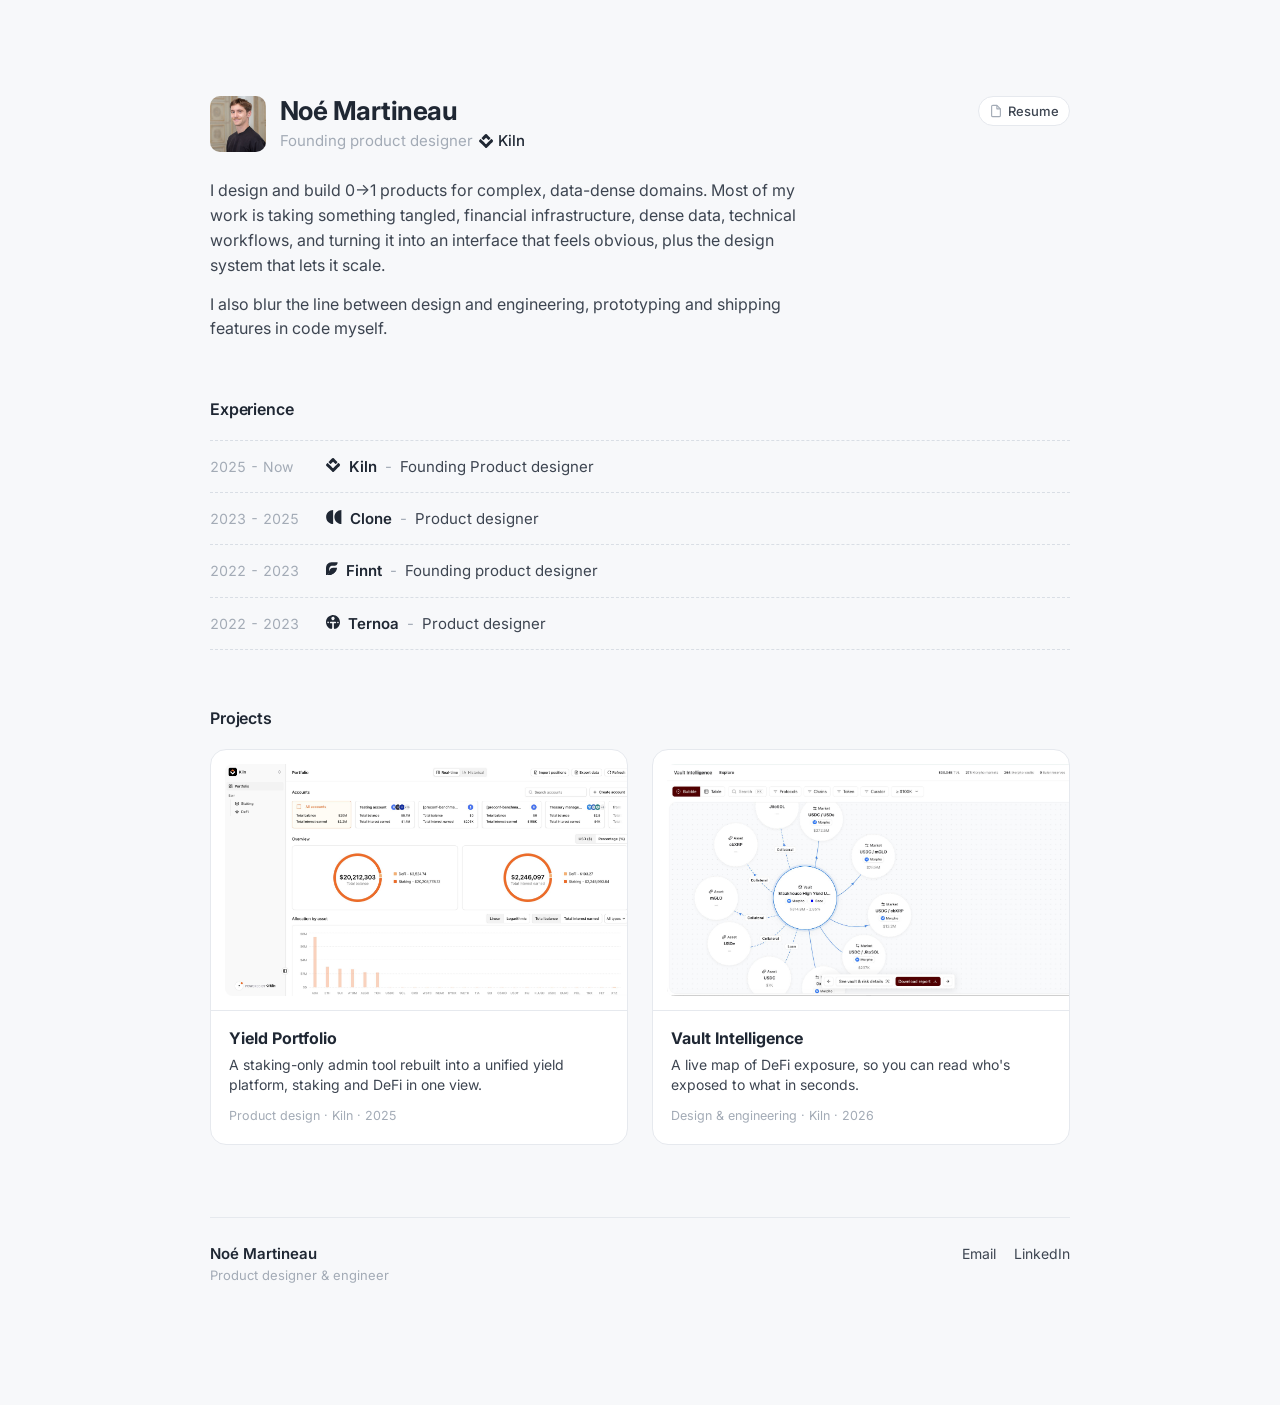
==== index.html @ b3c8ddd9 "Portfolio: home + Yield Portfolio & Vault Intelligence case studies Co-Authored-By: Claude Opus 4.8 " ====
<!DOCTYPE html>
<html lang="en">
<head>
  <meta charset="UTF-8" />
  <meta name="viewport" content="width=device-width, initial-scale=1.0" />
  <title>Noé Martineau</title>
  <link rel="icon" type="image/svg+xml" href="assets/favicon.svg" />
  <meta name="description" content="Noé Martineau, founding product designer at Kiln." />
  <link rel="preconnect" href="https://fonts.googleapis.com" />
  <link rel="preconnect" href="https://fonts.gstatic.com" crossorigin />
  <link href="https://fonts.googleapis.com/css2?family=Inter:wght@400;500;600;700&display=swap" rel="stylesheet" />
  <link rel="stylesheet" href="styles.css" />
</head>
<body>
  <main class="page">
    <!-- Intro -->
    <header class="intro">
      <div class="intro__head">
        <img class="avatar" src="assets/avatar.jpg" width="56" height="56" alt="Portrait of Noé Martineau" />
        <div class="intro__id">
          <div class="name-row">
            <h1 class="name">Noé Martineau</h1>
            <a class="resume" href="assets/noe-martineau-resume.pdf" target="_blank" rel="noopener noreferrer">
              <svg class="resume__icon" width="14" height="14" viewBox="0 0 16 16" fill="none" aria-hidden="true">
                <path d="M9 1.5H4.5A1.5 1.5 0 0 0 3 3v10a1.5 1.5 0 0 0 1.5 1.5h7A1.5 1.5 0 0 0 13 13V5.5L9 1.5Z" stroke="currentColor" stroke-width="1.3" stroke-linejoin="round" />
                <path d="M9 1.5V5.5H13" stroke="currentColor" stroke-width="1.3" stroke-linejoin="round" />
              </svg>
              Resume
            </a>
          </div>
          <p class="role">
            Founding product designer
            <span class="company"><span class="logo logo--kiln" aria-hidden="true"></span> Kiln</span>
          </p>
        </div>
      </div>

      <div class="bio">
        <p>
          I design and build 0→1 products for complex, data-dense domains. Most of my work is taking something
          tangled, financial infrastructure, dense data, technical workflows, and turning it into an interface
          that feels obvious, plus the design system that lets it scale.
        </p>
        <p>
          I also blur the line between design and engineering, prototyping and shipping features in code myself.
        </p>
      </div>
    </header>

    <!-- Experience -->
    <section class="section" aria-labelledby="experience-title">
      <h2 class="section__title" id="experience-title">Experience</h2>
      <ul class="timeline">
        <li class="timeline__row">
          <a class="timeline__link" href="https://www.kiln.fi/" target="_blank" rel="noopener noreferrer">
            <span class="timeline__date">2025 - Now</span>
            <span class="timeline__entry">
              <span class="logo logo--kiln" aria-hidden="true"></span>
              <span class="timeline__company">Kiln</span>
              <span class="timeline__sep">-</span>
              <span class="timeline__title">Founding Product designer</span>
            </span>
            <svg class="timeline__arrow" width="16" height="16" viewBox="0 0 16 16" fill="none" aria-hidden="true">
              <path d="M4 8h7M8 5l3 3-3 3" stroke="currentColor" stroke-width="1.5" stroke-linecap="round" stroke-linejoin="round" />
            </svg>
          </a>
        </li>
        <li class="timeline__row">
          <a class="timeline__link" href="https://www.getclone.io/" target="_blank" rel="noopener noreferrer">
            <span class="timeline__date">2023 - 2025</span>
            <span class="timeline__entry">
              <span class="logo logo--clone" aria-hidden="true"></span>
              <span class="timeline__company">Clone</span>
              <span class="timeline__sep">-</span>
              <span class="timeline__title">Product designer</span>
            </span>
            <svg class="timeline__arrow" width="16" height="16" viewBox="0 0 16 16" fill="none" aria-hidden="true">
              <path d="M4 8h7M8 5l3 3-3 3" stroke="currentColor" stroke-width="1.5" stroke-linecap="round" stroke-linejoin="round" />
            </svg>
          </a>
        </li>
        <li class="timeline__row">
          <a class="timeline__link" href="https://www.ycombinator.com/companies/finnt" target="_blank" rel="noopener noreferrer">
            <span class="timeline__date">2022 - 2023</span>
            <span class="timeline__entry">
              <span class="logo logo--finnt" aria-hidden="true"></span>
              <span class="timeline__company">Finnt</span>
              <span class="timeline__sep">-</span>
              <span class="timeline__title">Founding product designer</span>
            </span>
            <svg class="timeline__arrow" width="16" height="16" viewBox="0 0 16 16" fill="none" aria-hidden="true">
              <path d="M4 8h7M8 5l3 3-3 3" stroke="currentColor" stroke-width="1.5" stroke-linecap="round" stroke-linejoin="round" />
            </svg>
          </a>
        </li>
        <li class="timeline__row">
          <a class="timeline__link" href="https://ternoa.network/" target="_blank" rel="noopener noreferrer">
            <span class="timeline__date">2022 - 2023</span>
            <span class="timeline__entry">
              <span class="logo logo--ternoa" aria-hidden="true"></span>
              <span class="timeline__company">Ternoa</span>
              <span class="timeline__sep">-</span>
              <span class="timeline__title">Product designer</span>
            </span>
            <svg class="timeline__arrow" width="16" height="16" viewBox="0 0 16 16" fill="none" aria-hidden="true">
              <path d="M4 8h7M8 5l3 3-3 3" stroke="currentColor" stroke-width="1.5" stroke-linecap="round" stroke-linejoin="round" />
            </svg>
          </a>
        </li>
      </ul>
    </section>

    <!-- Projects -->
    <section class="section section--wide" aria-labelledby="projects-title">
      <h2 class="section__title" id="projects-title">Projects</h2>
      <div class="projects">
        <a class="project" href="yield-portfolio.html" aria-label="Yield Portfolio, Kiln case study">
          <span class="project__media">
            <img src="assets/project-kiln.jpg" alt="Kiln portfolio dashboard showing staking and DeFi balances" loading="lazy" />
          </span>
          <span class="project__info">
            <span class="project__title">Yield Portfolio</span>
            <span class="project__desc">A staking-only admin tool rebuilt into a unified yield platform, staking and DeFi in one view.</span>
            <span class="project__meta">Product design · Kiln · 2025</span>
          </span>
        </a>
        <a class="project" href="vault-intelligence.html" aria-label="Vault Intelligence, Kiln / Railnet case study">
          <span class="project__media">
            <img src="assets/project-vault.jpg" alt="Vault Intelligence explorer with a bubble graph of Morpho markets and assets" loading="lazy" />
          </span>
          <span class="project__info">
            <span class="project__title">Vault Intelligence</span>
            <span class="project__desc">A live map of DeFi exposure, so you can read who's exposed to what in seconds.</span>
            <span class="project__meta">Design &amp; engineering · Kiln · 2026</span>
          </span>
        </a>
      </div>
    </section>

    <!-- Contact / footer -->
    <footer class="site-footer">
      <div class="site-footer__id">
        <span class="site-footer__name">Noé Martineau</span>
        <span class="site-footer__role">Product designer &amp; engineer</span>
      </div>
      <nav class="site-footer__links" aria-label="Contact">
        <a href="mailto:noemartineaudu85@gmail.com">Email</a>
        <a href="https://www.linkedin.com/in/noemartineau/" target="_blank" rel="noopener noreferrer">LinkedIn</a>
      </nav>
    </footer>
  </main>
</body>
</html>
---- styles.css ----
:root {
  --bg: #f7f8fa;
  --surface: #ffffff;
  --text: #3d4551;
  --text-strong: #1f2733;
  --text-muted: #a3abb6;
  --border: #e6e9ee;
  --divider: #d9dee5;
  --shadow: 0 1px 2px rgba(23, 33, 51, 0.04), 0 6px 24px rgba(23, 33, 51, 0.05);
  --radius: 12px;
  --maxw: 908px;
  --accent: #1f2733;
  --accent-weak: rgba(31, 39, 51, 0.06);
}

* {
  box-sizing: border-box;
}

html {
  -webkit-text-size-adjust: 100%;
}

body {
  margin: 0;
  background: var(--bg);
  color: var(--text);
  font-family: "Inter", -apple-system, BlinkMacSystemFont, "Segoe UI", Roboto, Helvetica, Arial, sans-serif;
  font-size: 16px;
  line-height: 1.55;
  -webkit-font-smoothing: antialiased;
  -moz-osx-font-smoothing: grayscale;
}

.page {
  max-width: var(--maxw);
  margin: 0 auto;
  padding: 96px 24px 120px;
}

/* Intro */
.intro__head {
  display: flex;
  align-items: center;
  gap: 14px;
}

.intro__id {
  flex: 1;
  min-width: 0;
}

.avatar {
  width: 56px;
  height: 56px;
  border-radius: 10px;
  object-fit: cover;
  flex-shrink: 0;
  background: var(--border);
}

.name-row {
  display: flex;
  align-items: center;
  gap: 12px;
  flex-wrap: wrap;
}

.name {
  margin: 0;
  font-size: 26px;
  line-height: 1.15;
  font-weight: 700;
  letter-spacing: -0.02em;
  color: var(--text-strong);
}

.resume {
  display: inline-flex;
  align-items: center;
  margin-left: auto;
  gap: 5px;
  padding: 4px 10px;
  border: 1px solid var(--border);
  border-radius: 999px;
  font-size: 13px;
  font-weight: 500;
  color: var(--text);
  text-decoration: none;
  background: var(--surface);
  transition: border-color 0.16s ease, box-shadow 0.16s ease, color 0.16s ease;
}

.resume:hover {
  color: var(--text-strong);
  border-color: #d5dae2;
  box-shadow: 0 2px 8px rgba(23, 33, 51, 0.06);
}

.resume:focus-visible {
  outline: 2px solid var(--text-strong);
  outline-offset: 2px;
}

.resume__icon {
  color: var(--text-muted);
  flex-shrink: 0;
}

.resume:hover .resume__icon {
  color: var(--text-strong);
}

.role {
  margin: 3px 0 0;
  font-size: 15px;
  color: var(--text-muted);
  display: flex;
  align-items: center;
  gap: 6px;
  flex-wrap: wrap;
}

.company {
  display: inline-flex;
  align-items: center;
  gap: 4px;
  color: var(--text-strong);
  font-weight: 500;
}

/* Company logos (tinted via mask so they follow text color) */
.logo {
  display: inline-block;
  flex-shrink: 0;
  background-color: var(--text-strong);
  -webkit-mask-repeat: no-repeat;
  mask-repeat: no-repeat;
  -webkit-mask-position: center;
  mask-position: center;
  -webkit-mask-size: contain;
  mask-size: contain;
  vertical-align: -1px;
}

.logo--kiln {
  width: 15px;
  height: 14px;
  -webkit-mask-image: url(assets/logo-kiln.svg);
  mask-image: url(assets/logo-kiln.svg);
}

.logo--clone {
  width: 16px;
  height: 14px;
  -webkit-mask-image: url(assets/logo-clone.svg);
  mask-image: url(assets/logo-clone.svg);
}

.logo--finnt {
  width: 12px;
  height: 14px;
  -webkit-mask-image: url(assets/logo-finnt.svg);
  mask-image: url(assets/logo-finnt.svg);
}

.logo--ternoa {
  width: 14px;
  height: 14px;
  -webkit-mask-image: url(assets/logo-ternoa.svg);
  mask-image: url(assets/logo-ternoa.svg);
}

.bio {
  margin-top: 26px;
}

.bio p {
  margin: 0 0 14px;
  max-width: 60ch;
}

.bio p:last-child {
  margin-bottom: 0;
}

/* Sections */
.section {
  margin-top: 56px;
}

.section__title {
  margin: 0 0 18px;
  font-size: 16px;
  font-weight: 600;
  color: var(--text-strong);
  letter-spacing: -0.01em;
}

/* Timeline */
.timeline {
  list-style: none;
  margin: 0;
  padding: 0;
}

.timeline__row {
  border-bottom: 1px dashed var(--divider);
}

.timeline__row:first-child {
  border-top: 1px dashed var(--divider);
}

.timeline__link {
  display: flex;
  align-items: center;
  gap: 20px;
  padding: 14px 10px;
  margin: 0 -10px;
  border-radius: 8px;
  text-decoration: none;
  color: inherit;
  transition: background-color 0.16s ease;
}

.timeline__link:hover {
  background-color: rgba(31, 39, 51, 0.035);
}

.timeline__arrow {
  margin-left: auto;
  flex-shrink: 0;
  color: var(--text-muted);
  opacity: 0;
  transform: translateX(-4px);
  transition: opacity 0.16s ease, transform 0.16s ease;
}

.timeline__link:hover .timeline__arrow,
.timeline__link:focus-visible .timeline__arrow {
  opacity: 1;
  transform: translateX(0);
}

.timeline__link:focus-visible {
  outline: 2px solid var(--text-strong);
  outline-offset: 2px;
}

.timeline__date {
  flex: 0 0 96px;
  color: var(--text-muted);
  font-size: 14px;
  font-variant-numeric: tabular-nums;
}

.timeline__entry {
  display: flex;
  align-items: baseline;
  gap: 8px;
  flex-wrap: wrap;
  color: var(--text);
  font-size: 15px;
}

.timeline__mark {
  color: var(--text-strong);
  font-size: 13px;
}

.timeline__company {
  color: var(--text-strong);
  font-weight: 600;
}

.timeline__sep {
  color: var(--text-muted);
}

.timeline__title {
  color: var(--text);
}

/* Projects — left edge aligned with the main content, extends to the right */
.projects {
  display: grid;
  grid-template-columns: repeat(2, 1fr);
  gap: 24px;
  width: 100%;
}

.project {
  display: block;
  margin: 0;
  background: var(--surface);
  border: 1px solid var(--border);
  border-radius: 16px;
  overflow: hidden;
  cursor: pointer;
  box-shadow: none;
  color: inherit;
  text-decoration: none;
  transition: box-shadow 0.2s ease, border-color 0.2s ease, transform 0.2s ease;
}

.project:hover {
  border-color: #d5dae2;
  box-shadow: 0 10px 30px rgba(23, 33, 51, 0.1), 0 2px 6px rgba(23, 33, 51, 0.05);
  transform: translateY(-2px);
}

.project__media {
  display: block;
  aspect-ratio: 16 / 10;
  padding: 14px 0 14px 14px;
  overflow: hidden;
}

.project__media img {
  display: block;
  width: 100%;
  height: 100%;
  object-fit: cover;
  object-position: top left;
  border-radius: 8px 0 0 8px;
}

.project__info {
  display: block;
  padding: 15px 18px 18px;
  border-top: 1px solid var(--border);
}

.project__title {
  display: block;
  font-size: 16px;
  font-weight: 700;
  color: var(--text-strong);
}

.project__desc {
  display: block;
  margin-top: 4px;
  font-size: 14px;
  line-height: 1.45;
  color: var(--text);
}

.project__meta {
  display: block;
  margin-top: 11px;
  font-size: 12.5px;
  color: var(--text-muted);
}

/* Persistent contact footer (home) */
.site-footer {
  display: flex;
  align-items: baseline;
  justify-content: space-between;
  flex-wrap: wrap;
  gap: 12px 24px;
  margin-top: 72px;
  padding-top: 24px;
  border-top: 1px solid var(--border);
}

.site-footer__id {
  display: flex;
  flex-direction: column;
}

.site-footer__name {
  font-size: 15px;
  font-weight: 600;
  color: var(--text-strong);
}

.site-footer__role {
  font-size: 13px;
  color: var(--text-muted);
}

.site-footer__links {
  display: flex;
  gap: 18px;
}

.site-footer__links a {
  font-size: 14px;
  color: var(--text);
  text-decoration: none;
  transition: color 0.16s ease;
}

.site-footer__links a:hover {
  color: var(--text-strong);
}

.site-footer__links a:focus-visible {
  outline: 2px solid var(--text-strong);
  outline-offset: 2px;
}

/* ============================================================
   Case study (project) page
   ============================================================ */

.topnav {
  position: sticky;
  top: 0;
  z-index: 10;
  background: rgba(247, 248, 250, 0.82);
  backdrop-filter: saturate(180%) blur(10px);
  -webkit-backdrop-filter: saturate(180%) blur(10px);
  border-bottom: 1px solid var(--border);
}

.topnav__back {
  display: flex;
  align-items: center;
  gap: 7px;
  width: 100%;
  max-width: 812px;
  margin: 0 auto;
  padding: 14px 24px;
  font-size: 14px;
  font-weight: 500;
  color: var(--text);
  text-decoration: none;
  transition: color 0.16s ease;
}

.topnav__back:hover {
  color: var(--text-strong);
}

.topnav__back svg {
  color: var(--text-muted);
  transition: transform 0.16s ease, color 0.16s ease;
}

.topnav__back:hover svg {
  color: var(--text-strong);
  transform: translateX(-2px);
}

.case {
  max-width: 812px;
  padding-top: 48px;
}

/* Hero */
.case__title {
  margin: 0;
  font-size: clamp(32px, 5vw, 52px);
  line-height: 1.08;
  letter-spacing: -0.03em;
  font-weight: 700;
  color: var(--text-strong);
}

.meta {
  display: grid;
  grid-template-columns: repeat(4, 1fr);
  gap: 20px;
  margin: 30px 0 0;
}

.meta__item {
  margin: 0;
}

.meta__item dt {
  font-size: 14px;
  color: var(--text-muted);
}

.meta__item dd {
  margin: 3px 0 0;
  font-size: 15px;
  font-weight: 500;
  color: var(--text-strong);
}

/* Sections */
.case-section {
  margin-top: 60px;
}

.case-section > h2 {
  margin: 0 0 16px;
  font-size: 24px;
  font-weight: 700;
  letter-spacing: -0.01em;
  color: var(--text-strong);
}

.case-section h3 {
  margin: 44px 0 14px;
  font-size: 19px;
  font-weight: 700;
  color: var(--text-strong);
}

.case-section p {
  margin: 0 0 16px;
  max-width: 68ch;
  color: var(--text);
}

.case-section p strong,
.case-list strong {
  color: var(--text-strong);
  font-weight: 600;
}

.case__label {
  margin: 30px 0 14px !important;
  font-size: 14px;
  color: var(--text-muted);
}

.case__lead {
  margin-top: 30px !important;
  font-weight: 500;
  color: var(--text-strong) !important;
}

.case-list {
  margin: 0 0 16px;
  padding-left: 20px;
  max-width: 68ch;
  color: var(--text);
}

.case-list li {
  margin: 5px 0;
}

.case-list--spaced li {
  margin: 12px 0;
}

/* Context mini-cards */
.card-row {
  display: grid;
  grid-template-columns: repeat(3, 1fr);
  gap: 16px;
  margin: 4px 0;
}

.mini-card {
  display: flex;
  flex-direction: column;
  align-items: center;
  gap: 10px;
  padding: 22px 16px;
  background: var(--surface);
  border: 1px solid var(--border);
  border-radius: 14px;
  box-shadow: var(--shadow);
}

.mini-card svg {
  width: 22px;
  height: 22px;
  color: var(--text-strong);
}

.mini-card span {
  font-size: 16px;
  font-weight: 600;
  color: var(--text-strong);
}

.feature-card {
  display: flex;
  flex-direction: column;
  align-items: center;
  gap: 5px;
  padding: 22px 16px;
  text-align: center;
  background: var(--surface);
  border: 1.5px solid var(--text-strong);
  border-radius: 14px;
}

.feature-card svg {
  width: 22px;
  height: 22px;
  margin-bottom: 4px;
  color: var(--text-strong);
}

.feature-card__title {
  font-size: 17px;
  font-weight: 700;
  color: var(--text-strong);
}

.feature-card__sub {
  font-size: 13px;
  color: var(--text-muted);
}

/* Pull quote */
.pull {
  margin: 10px 0 22px;
  padding: 4px 0 4px 20px;
  border-left: 3px solid var(--divider);
  font-size: clamp(21px, 3vw, 27px);
  line-height: 1.22;
  font-weight: 600;
  letter-spacing: -0.01em;
  color: var(--text-strong);
}

/* Research */
.research {
  display: flex;
  flex-direction: column;
  gap: 22px;
  margin: 22px 0 30px;
}

.research__item {
  display: flex;
  gap: 14px;
}

.research__item svg {
  width: 22px;
  height: 22px;
  flex-shrink: 0;
  margin-top: 2px;
  color: var(--text-strong);
}

.research__item h4 {
  margin: 0 0 4px;
  font-size: 16px;
  font-weight: 700;
  color: var(--text-strong);
}

.research__item p {
  margin: 0;
  max-width: 64ch;
}

/* Pain points */
.pains {
  list-style: none;
  margin: 8px 0 0;
  padding: 0;
  display: flex;
  flex-direction: column;
  gap: 18px;
}

.pains li {
  display: flex;
  gap: 14px;
}

.pains__n {
  min-width: 24px;
  margin-top: 1px;
  font-size: 14px;
  font-weight: 700;
  color: var(--text-muted);
}

.pains h4 {
  margin: 0 0 3px;
  font-size: 16px;
  font-weight: 700;
  color: var(--text-strong);
}

.pains p {
  margin: 0;
  max-width: 64ch;
}

/* The bet diagram */
.bet {
  display: flex;
  align-items: stretch;
  gap: 16px;
  margin: 22px 0 30px;
}

.bet__left {
  display: flex;
  flex-direction: column;
  justify-content: center;
  gap: 12px;
}

.bet__chip {
  padding: 14px 30px;
  background: var(--surface);
  border: 1px solid var(--border);
  border-radius: 12px;
  font-size: 18px;
  font-weight: 600;
  color: var(--text);
  text-align: center;
  box-shadow: var(--shadow);
}

.bet__arrow {
  display: flex;
  align-items: center;
  color: var(--text-muted);
}

.bet__right {
  flex: 1;
  display: flex;
  flex-direction: column;
  align-items: center;
  justify-content: center;
  gap: 6px;
  padding: 24px;
  text-align: center;
  background: var(--surface);
  border: 1.5px solid var(--text-strong);
  border-radius: 14px;
}

.bet__title {
  font-size: 22px;
  font-weight: 700;
  color: var(--text-strong);
}

.bet__sub {
  font-size: 15px;
  color: var(--text);
}

/* Screenshots */
.shot {
  margin: 16px 0;
  padding: 12px;
  background: var(--surface);
  border: 1px solid var(--border);
  border-radius: 16px;
  box-shadow: var(--shadow);
  overflow: hidden;
}

.shot img {
  display: block;
  width: 100%;
  height: auto;
  border-radius: 8px;
  border: 1px solid var(--border);
}

.case__caption {
  margin: 14px 0 0 !important;
  font-size: 15px;
  color: var(--text);
}

.case__caption strong {
  color: var(--text-strong);
}

/* What it became */
.stats {
  display: grid;
  grid-template-columns: repeat(3, 1fr);
  gap: 24px;
  margin: 24px 0 34px;
}

.stat {
  display: flex;
  flex-direction: column;
  gap: 6px;
}

.stat__label {
  font-size: 14px;
  color: var(--text-muted);
}

.stat__value {
  font-size: 32px;
  font-weight: 700;
  letter-spacing: -0.02em;
  color: var(--text-strong);
}

.beforeafter {
  display: grid;
  grid-template-columns: 1fr 1fr;
  gap: 28px;
  margin-top: 8px;
}

.ba {
  padding-left: 18px;
  border-left: 2px solid var(--divider);
}

.ba--after {
  border-left-color: var(--text-strong);
}

.ba__label {
  display: block;
  font-size: 14px;
  color: var(--text-muted);
}

.ba__title {
  display: block;
  margin: 2px 0 12px;
  font-size: 17px;
  font-weight: 700;
  color: var(--text-strong);
}

.ba ul {
  margin: 0;
  padding-left: 18px;
}

.ba li {
  margin: 7px 0;
  color: var(--text);
}

.case__footer {
  display: flex;
  align-items: center;
  justify-content: space-between;
  flex-wrap: wrap;
  gap: 12px 24px;
  margin-top: 66px;
  padding-top: 28px;
  border-top: 1px solid var(--border);
}

.case__footer .topnav__back {
  padding: 0;
  margin: 0;
  max-width: none;
  width: auto;
}

/* Responsive */
@media (max-width: 640px) {
  .page {
    padding: 56px 20px 80px;
  }

  .projects {
    grid-template-columns: 1fr;
  }

  .timeline__row {
    flex-direction: column;
    gap: 4px;
  }

  .timeline__date {
    flex-basis: auto;
  }

  .case {
    padding-top: 32px;
  }

  .meta {
    grid-template-columns: repeat(2, 1fr);
    gap: 18px;
  }

  .card-row,
  .stats,
  .beforeafter {
    grid-template-columns: 1fr;
    gap: 16px;
  }

  .bet {
    flex-direction: column;
  }

  .bet__left {
    flex-direction: row;
  }

  .bet__chip {
    flex: 1;
  }

  .bet__arrow {
    transform: rotate(90deg);
    justify-content: center;
  }
}

/* ============================================================
   Case study — video-forward variant (Project 2)
   ============================================================ */

.kicker {
  margin: 0 0 10px;
  font-size: 13px;
  font-weight: 600;
  letter-spacing: 0.06em;
  text-transform: uppercase;
  color: var(--text-muted);
}

.accent {
  color: var(--accent);
}

.dek {
  margin: 20px 0 0;
  max-width: 68ch;
  font-size: 16px;
  line-height: 1.55;
  color: var(--text);
}

.case__sub {
  margin: 0 0 4px !important;
  max-width: 68ch;
  color: var(--text);
}

.case__note {
  margin-top: 22px !important;
  font-size: 13px;
  color: var(--text-muted);
}

/* Video figures reuse the .shot frame */
.shot video {
  display: block;
  width: 100%;
  height: auto;
  border-radius: 8px;
  border: 1px solid var(--border);
  background: var(--bg);
}

/* The model: Vault -> Market -> Asset */
.model {
  display: flex;
  align-items: stretch;
  gap: 12px;
  margin: 26px 0 22px;
}

.model__node {
  flex: 1;
  display: flex;
  flex-direction: column;
  justify-content: center;
  gap: 4px;
  padding: 22px 16px;
  text-align: center;
  background: var(--surface);
  border: 1px solid var(--border);
  border-radius: 14px;
  box-shadow: var(--shadow);
}

.model__name {
  font-size: 18px;
  font-weight: 700;
  color: var(--text-strong);
}

.model__sub {
  font-size: 13px;
  color: var(--text-muted);
}

.model__link {
  flex: 0 0 auto;
  min-width: 78px;
  display: flex;
  flex-direction: column;
  align-items: center;
  justify-content: center;
  gap: 5px;
  color: var(--text-muted);
}

.model__link span {
  font-size: 12px;
}

.model__link svg {
  color: var(--accent);
}

.dirnotes {
  display: flex;
  flex-direction: column;
  gap: 7px;
  margin-top: 6px;
}

.dirnotes p {
  margin: 0 !important;
  font-size: 14px;
  color: var(--text);
}

.dirnotes strong {
  color: var(--text-strong);
}

/* The interaction: bold-label bullets */
.ilist {
  list-style: none;
  margin: 22px 0 0;
  padding: 0;
  display: flex;
  flex-direction: column;
  gap: 16px;
}

.ilist li {
  position: relative;
  padding-left: 18px;
  max-width: 70ch;
  color: var(--text);
}

.ilist li::before {
  content: "";
  position: absolute;
  left: 0;
  top: 10px;
  width: 6px;
  height: 6px;
  border-radius: 50%;
  background: var(--accent);
}

.ilist strong {
  color: var(--text-strong);
  font-weight: 600;
}

/* Flag chips */
.flags {
  display: flex;
  flex-wrap: wrap;
  gap: 12px;
  margin-top: 22px;
}

.flag {
  display: inline-flex;
  align-items: center;
  gap: 8px;
  padding: 9px 15px;
  border-radius: 999px;
  font-size: 14px;
  color: var(--text);
}

.flag b {
  font-weight: 700;
}

.flag--strength {
  color: #157347;
  background: #eaf6ef;
  border: 1px solid #cfe9db;
}

.flag--review {
  color: #8a5a00;
  background: #fbf2df;
  border: 1px solid #f0ddb6;
}

@media (max-width: 640px) {
  .model {
    flex-direction: column;
  }

  .model__link {
    min-width: 0;
    flex-direction: row;
    gap: 8px;
  }

  .model__link svg {
    transform: rotate(90deg);
  }

  .flags {
    flex-direction: column;
    align-items: flex-start;
  }
}

@media (prefers-reduced-motion: reduce) {
  .topnav__back:hover svg,
  .project:hover {
    transition: none;
  }
}

/* Case study TL;DR / summary box */
.case__tldr {
  margin: 22px 0 0;
  padding: 14px 16px;
  max-width: none;
  background: var(--surface);
  border: 1px solid var(--border);
  border-radius: 12px;
  font-size: 15px;
  line-height: 1.5;
  color: var(--text);
}

.case__tldr strong {
  color: var(--text-strong);
}
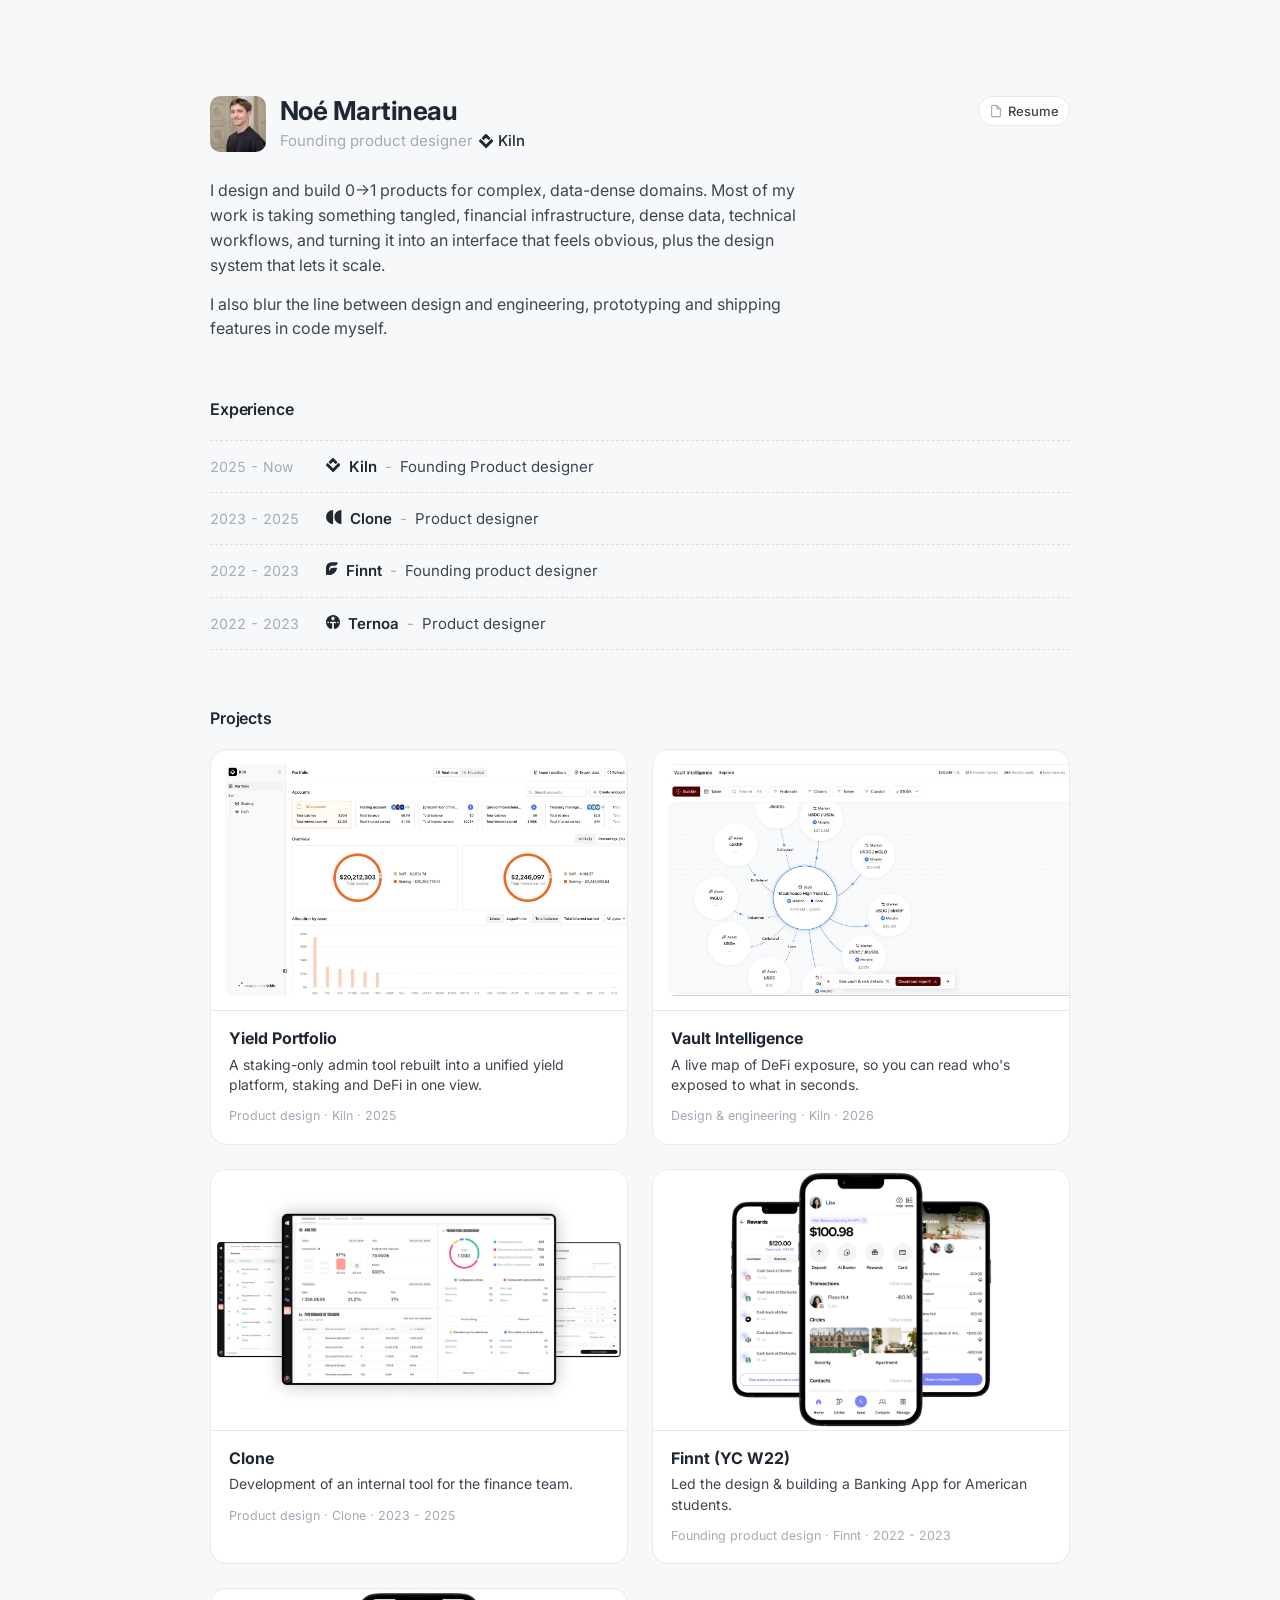
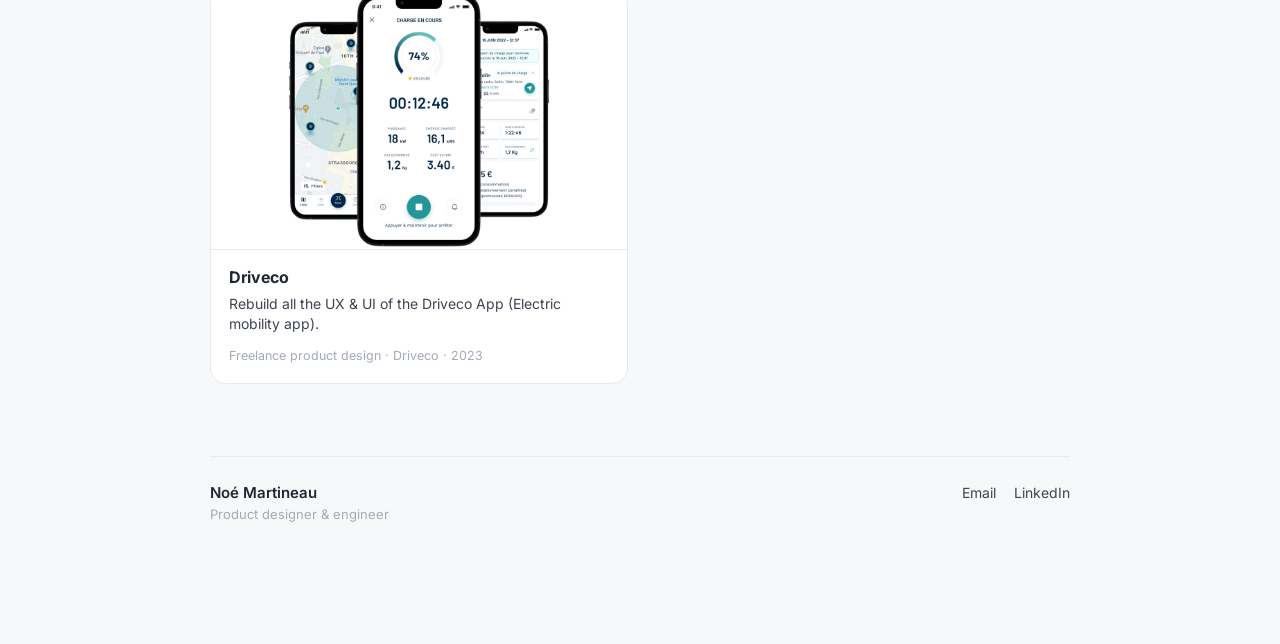
==== commit 703b221e: "Add Clone, Finnt and Driveco case studies from the previous portfolio Co-Authored-By: Claude Opus 5." ====
--- a/index.html
+++ b/index.html
@@ -134,6 +134,36 @@
             <span class="project__meta">Design &amp; engineering · Kiln · 2026</span>
           </span>
         </a>
+        <a class="project" href="clone.html" aria-label="Clone case study">
+          <span class="project__media project__media--center">
+            <img src="assets/clone/clone_pres.jpg" alt="Clone back office campaign dashboard" loading="lazy" />
+          </span>
+          <span class="project__info">
+            <span class="project__title">Clone</span>
+            <span class="project__desc">Development of an internal tool for the finance team.</span>
+            <span class="project__meta">Product design · Clone · 2023 - 2025</span>
+          </span>
+        </a>
+        <a class="project" href="finnt.html" aria-label="Finnt case study">
+          <span class="project__media project__media--center">
+            <img src="assets/finnt/interi.jpg" alt="Finnt student banking app screens" loading="lazy" />
+          </span>
+          <span class="project__info">
+            <span class="project__title">Finnt (YC W22)</span>
+            <span class="project__desc">Led the design &amp; building a Banking App for American students.</span>
+            <span class="project__meta">Founding product design · Finnt · 2022 - 2023</span>
+          </span>
+        </a>
+        <a class="project" href="driveco.html" aria-label="Driveco case study">
+          <span class="project__media project__media--center">
+            <img src="assets/driveco/Drivecopres.jpg" alt="Driveco EV charging app screens" loading="lazy" />
+          </span>
+          <span class="project__info">
+            <span class="project__title">Driveco</span>
+            <span class="project__desc">Rebuild all the UX &amp; UI of the Driveco App (Electric mobility app).</span>
+            <span class="project__meta">Freelance product design · Driveco · 2023</span>
+          </span>
+        </a>
       </div>
     </section>
 
--- a/styles.css
+++ b/styles.css
@@ -422,7 +422,7 @@
   align-items: center;
   gap: 7px;
   width: 100%;
-  max-width: 812px;
+  max-width: 720px;
   margin: 0 auto;
   padding: 14px 24px;
   font-size: 14px;
@@ -447,7 +447,7 @@
 }
 
 .case {
-  max-width: 812px;
+  max-width: 720px;
   padding-top: 48px;
 }
 
@@ -607,7 +607,7 @@
 
 /* Pull quote */
 .pull {
-  margin: 10px 0 22px;
+  margin: 34px 0 26px;
   padding: 4px 0 4px 20px;
   border-left: 3px solid var(--divider);
   font-size: clamp(21px, 3vw, 27px);
@@ -886,9 +886,21 @@
 
   .card-row,
   .stats,
-  .beforeafter {
+  .beforeafter,
+  .impact {
     grid-template-columns: 1fr;
     gap: 16px;
+  }
+
+  .loop,
+  .flow,
+  .pipe {
+    flex-direction: column;
+  }
+
+  .loop__arrow {
+    justify-content: center;
+    transform: rotate(90deg);
   }
 
   .bet {
@@ -1120,6 +1132,425 @@
   }
 }
 
+/* Impact metrics (before → after) */
+.impact {
+  display: grid;
+  grid-template-columns: repeat(3, 1fr);
+  gap: 16px;
+  margin: 22px 0 6px;
+}
+
+.impact__item {
+  display: flex;
+  flex-direction: column;
+  gap: 8px;
+  padding: 18px;
+  background: var(--surface);
+  border: 1px solid var(--border);
+  border-radius: 12px;
+  box-shadow: var(--shadow);
+}
+
+.impact__delta {
+  display: flex;
+  flex-direction: column;
+  align-items: flex-start;
+  gap: 2px;
+  font-size: 19px;
+  font-weight: 700;
+  letter-spacing: -0.01em;
+  color: var(--text-strong);
+}
+
+.impact__delta--single {
+  font-size: 26px;
+}
+
+.impact__from {
+  font-size: 16px;
+  font-weight: 600;
+  color: var(--text-muted);
+  text-decoration: line-through;
+  text-decoration-thickness: 1.5px;
+}
+
+.impact__to {
+  color: var(--text-strong);
+}
+
+.impact__label {
+  font-size: 13.5px;
+  line-height: 1.4;
+  color: var(--text);
+}
+
+.case__scale-label {
+  margin: 24px 0 12px !important;
+  font-size: 13px;
+  letter-spacing: 0.06em;
+  text-transform: uppercase;
+  color: var(--text-muted);
+}
+
+/* Cost variant: the "before" pain, visually quieter than the impact wins */
+.impact--cost .impact__item {
+  background: var(--bg);
+  box-shadow: none;
+}
+
+.impact--cost .impact__delta {
+  color: var(--text-muted);
+}
+
+/* Testing feedback loop diagram */
+.loop-fig {
+  margin: 24px 0;
+}
+
+.loop-fig .case__caption {
+  margin-top: 12px !important;
+}
+
+.loop {
+  display: flex;
+  align-items: stretch;
+  flex-wrap: wrap;
+  gap: 10px;
+  padding: 18px;
+  background: var(--surface);
+  border: 1px solid var(--border);
+  border-radius: 14px;
+  box-shadow: var(--shadow);
+}
+
+.loop__step {
+  flex: 1;
+  min-width: 118px;
+  display: flex;
+  flex-direction: column;
+  justify-content: center;
+  gap: 3px;
+  padding: 13px 14px;
+  text-align: center;
+  background: var(--bg);
+  border: 1px solid var(--border);
+  border-radius: 10px;
+}
+
+.loop__label {
+  font-size: 15px;
+  font-weight: 700;
+  color: var(--text-strong);
+}
+
+.loop__sub {
+  font-size: 12px;
+  line-height: 1.3;
+  color: var(--text-muted);
+}
+
+.loop__arrow {
+  display: flex;
+  align-items: center;
+  color: var(--text-muted);
+  font-size: 16px;
+}
+
+/* Rejected alternatives */
+.alts {
+  display: flex;
+  flex-direction: column;
+  gap: 16px;
+  margin: 20px 0 8px;
+}
+
+.alt {
+  padding-left: 16px;
+  border-left: 2px solid var(--border);
+}
+
+.alt__head {
+  display: block;
+  margin-bottom: 4px;
+  font-size: 15px;
+  font-weight: 700;
+  color: var(--text-strong);
+}
+
+.alt__why {
+  margin: 0 !important;
+  max-width: 70ch;
+  font-size: 14.5px;
+  color: var(--text);
+}
+
+/* User task-flow diagram */
+.flow {
+  display: flex;
+  align-items: stretch;
+  flex-wrap: wrap;
+  gap: 10px;
+  padding: 18px;
+  background: var(--surface);
+  border: 1px solid var(--border);
+  border-radius: 14px;
+  box-shadow: var(--shadow);
+}
+
+.flow__step {
+  flex: 1;
+  min-width: 128px;
+  display: flex;
+  flex-direction: column;
+  align-items: center;
+  gap: 4px;
+  padding: 14px;
+  text-align: center;
+  background: var(--bg);
+  border: 1px solid var(--border);
+  border-radius: 10px;
+}
+
+.flow__n {
+  width: 22px;
+  height: 22px;
+  display: flex;
+  align-items: center;
+  justify-content: center;
+  margin-bottom: 2px;
+  font-size: 12px;
+  font-weight: 700;
+  color: var(--text-muted);
+  background: var(--surface);
+  border: 1px solid var(--border);
+  border-radius: 999px;
+}
+
+.flow__label {
+  font-size: 14px;
+  font-weight: 700;
+  line-height: 1.2;
+  color: var(--text-strong);
+}
+
+.flow__sub {
+  font-size: 12px;
+  line-height: 1.3;
+  color: var(--text-muted);
+}
+
+/* Design-to-code pipeline diagram */
+.pipe {
+  display: flex;
+  align-items: center;
+  flex-wrap: wrap;
+  gap: 10px;
+  padding: 18px;
+  background: var(--surface);
+  border: 1px solid var(--border);
+  border-radius: 14px;
+  box-shadow: var(--shadow);
+}
+
+.pipe__col {
+  flex: 1;
+  min-width: 150px;
+  display: flex;
+  flex-direction: column;
+  gap: 10px;
+}
+
+.pipe__node {
+  flex: 1;
+  min-width: 150px;
+  display: flex;
+  flex-direction: column;
+  gap: 3px;
+  padding: 13px 15px;
+  background: var(--bg);
+  border: 1px solid var(--border);
+  border-radius: 10px;
+}
+
+.pipe__node--out {
+  background: var(--surface);
+  border-color: var(--text-strong);
+}
+
+.pipe__label {
+  font-size: 14px;
+  font-weight: 700;
+  color: var(--text-strong);
+}
+
+.pipe__sub {
+  font-size: 12px;
+  line-height: 1.3;
+  color: var(--text-muted);
+}
+
+.process-img {
+  display: block;
+  width: 100%;
+  height: auto;
+}
+
+/* Visual-craft close-ups */
+.detail {
+  margin: 22px 0;
+}
+
+.detail img {
+  display: block;
+  width: 100%;
+  height: auto;
+  border-radius: 12px;
+  border: 1px solid var(--border);
+  box-shadow: var(--shadow);
+}
+
+.detail figcaption {
+  margin-top: 12px;
+  max-width: 68ch;
+  font-size: 15px;
+  color: var(--text);
+}
+
+.detail figcaption strong {
+  color: var(--text-strong);
+}
+
+/* Rebuilt-in-code UI components */
+.ui-card {
+  padding: 22px 24px;
+  background: var(--surface);
+  border: 1px solid var(--border);
+  border-radius: 14px;
+  box-shadow: var(--shadow);
+}
+
+.ui-card__head {
+  display: flex;
+  align-items: center;
+  justify-content: space-between;
+  gap: 12px;
+  margin-bottom: 6px;
+}
+
+.ui-card__label {
+  font-size: 15px;
+  font-weight: 600;
+  color: var(--text-strong);
+}
+
+.ui-seg {
+  display: inline-flex;
+  gap: 2px;
+  padding: 3px;
+  background: var(--bg);
+  border: 1px solid var(--border);
+  border-radius: 999px;
+}
+
+.ui-seg__opt {
+  padding: 4px 11px;
+  border-radius: 999px;
+  font-size: 12px;
+  color: var(--text-muted);
+}
+
+.ui-seg__opt--on {
+  background: var(--surface);
+  color: var(--text-strong);
+  box-shadow: 0 1px 2px rgba(23, 33, 51, 0.06);
+}
+
+.ui-donut {
+  display: flex;
+  align-items: center;
+  flex-wrap: wrap;
+  gap: 28px;
+  padding: 10px 0 4px;
+}
+
+.ui-donut__ring {
+  position: relative;
+  width: 180px;
+  height: 180px;
+  flex-shrink: 0;
+}
+
+.ui-donut__track {
+  stroke: #f8cba9;
+}
+
+.ui-donut__arc {
+  stroke: #ef6d2d;
+  stroke-dasharray: 502.65;
+  stroke-dashoffset: 502.65;
+  transition: stroke-dashoffset 1.1s cubic-bezier(0.4, 0, 0.2, 1);
+}
+
+.ui-donut.is-in .ui-donut__arc {
+  stroke-dashoffset: 351.85;
+}
+
+.ui-donut__center {
+  position: absolute;
+  inset: 0;
+  display: flex;
+  flex-direction: column;
+  align-items: center;
+  justify-content: center;
+}
+
+.ui-donut__value {
+  font-size: 26px;
+  font-weight: 700;
+  letter-spacing: -0.02em;
+  color: var(--text-strong);
+  font-variant-numeric: tabular-nums;
+}
+
+.ui-donut__sub {
+  font-size: 13px;
+  color: var(--text-muted);
+}
+
+.ui-donut__legend {
+  display: flex;
+  flex-direction: column;
+  gap: 10px;
+}
+
+.ui-legend {
+  display: flex;
+  align-items: center;
+  gap: 8px;
+  padding: 8px 12px;
+  background: var(--surface);
+  border: 1px solid var(--border);
+  border-radius: 8px;
+  font-size: 14px;
+  color: var(--text);
+}
+
+.ui-dot {
+  width: 12px;
+  height: 12px;
+  border-radius: 3px;
+  flex-shrink: 0;
+}
+
+.ui-dot--stake { background: #ef6d2d; }
+.ui-dot--defi { background: #f8cba9; }
+
+@media (prefers-reduced-motion: reduce) {
+  .ui-donut__arc {
+    transition: none;
+  }
+}
+
 /* Case study TL;DR / summary box */
 .case__tldr {
   margin: 22px 0 0;
@@ -1136,3 +1567,380 @@
 .case__tldr strong {
   color: var(--text-strong);
 }
+
+/* ============================================================
+   Canvas layout: staged visuals wider than the text column
+   ============================================================ */
+
+:root {
+  --stage: #eceff3;
+  --wide: 1120px;
+}
+
+body {
+  overflow-x: clip;
+}
+
+/* A figure that breaks out of the 672px text column */
+.canvas {
+  position: relative;
+  left: 50%;
+  width: min(var(--wide), calc(100vw - 32px));
+  margin: 36px 0 40px;
+  transform: translateX(-50%);
+}
+
+.canvas__stage {
+  position: relative;
+  overflow: hidden;
+  background: var(--stage);
+  border-radius: 20px;
+}
+
+/* A full screen, whole and uncropped, centred on the stage */
+.canvas--bleed .canvas__stage {
+  padding: clamp(16px, 4.5%, 52px);
+}
+
+.canvas--bleed .canvas__stage img {
+  display: block;
+  width: 100%;
+  height: auto;
+  border: 1px solid var(--border);
+  border-radius: 10px;
+  box-shadow: 0 2px 6px rgba(23, 33, 51, 0.05), 0 18px 44px rgba(23, 33, 51, 0.08);
+}
+
+/* A close-up centred on the stage */
+.canvas--crop .canvas__stage {
+  display: flex;
+  align-items: center;
+  justify-content: center;
+  padding: clamp(20px, 5%, 56px);
+}
+
+.canvas--crop .canvas__stage img {
+  display: block;
+  width: 100%;
+  height: auto;
+  border: 1px solid var(--border);
+  border-radius: 12px;
+  box-shadow: 0 2px 6px rgba(23, 33, 51, 0.05), 0 18px 44px rgba(23, 33, 51, 0.08);
+}
+
+.canvas--crop .canvas__stage img.is-md {
+  width: auto;
+  max-width: min(100%, 880px);
+}
+
+.canvas--crop .canvas__stage img.is-sm {
+  width: auto;
+  max-width: min(100%, 600px);
+}
+
+.canvas--crop .canvas__stage img.is-narrow {
+  width: auto;
+  max-width: 100%;
+  max-height: 640px;
+}
+
+.canvas--crop .canvas__stage video {
+  display: block;
+  width: 100%;
+  height: auto;
+  border: 1px solid var(--border);
+  border-radius: 12px;
+  box-shadow: 0 2px 6px rgba(23, 33, 51, 0.05), 0 18px 44px rgba(23, 33, 51, 0.08);
+}
+
+/* Two stages side by side */
+.canvas--pair {
+  display: grid;
+  grid-template-columns: 1fr 1fr;
+  gap: 16px;
+}
+
+.canvas--pair figcaption {
+  grid-column: 1 / -1;
+}
+
+.canvas--pair .canvas__stage {
+  padding: clamp(12px, 3%, 24px);
+}
+
+.canvas--pair .canvas__stage img {
+  display: block;
+  width: 100%;
+  height: auto;
+  border: 1px solid var(--border);
+  border-radius: 8px;
+  box-shadow: 0 2px 6px rgba(23, 33, 51, 0.05), 0 12px 30px rgba(23, 33, 51, 0.07);
+}
+
+/* Captions line up with the text column */
+.canvas figcaption {
+  max-width: 672px;
+  margin: 14px auto 0;
+  font-size: 14px;
+  line-height: 1.5;
+  color: var(--text-muted);
+}
+
+.canvas figcaption strong {
+  font-weight: 500;
+  color: var(--text-strong);
+}
+
+/* Hero: first visual, directly under the title block */
+.canvas--hero {
+  margin-top: 44px;
+}
+
+/* Hero subtitle */
+.case__dek {
+  margin: 18px 0 0;
+  max-width: 60ch;
+  font-size: 19px;
+  line-height: 1.45;
+  color: var(--text);
+}
+
+/* Decision blocks: a claim, two sentences, a close-up */
+.decision + .decision {
+  margin-top: 8px;
+}
+
+.decision h3 {
+  margin-top: 48px;
+}
+
+/* Directions explored: four schematic structures */
+.explore {
+  display: grid;
+  grid-template-columns: repeat(4, 1fr);
+  gap: 16px;
+}
+
+.explore__item {
+  display: flex;
+  flex-direction: column;
+  gap: 12px;
+}
+
+.explore__stage {
+  display: flex;
+  flex-direction: column;
+  gap: 6px;
+  aspect-ratio: 4 / 3;
+  padding: 16px;
+  background: var(--stage);
+  border-radius: 16px;
+}
+
+.explore__item--chosen .explore__stage {
+  background: var(--surface);
+  box-shadow: inset 0 0 0 1.5px var(--text-strong);
+}
+
+.explore__name {
+  font-size: 14px;
+  font-weight: 600;
+  color: var(--text-strong);
+}
+
+.explore__verdict {
+  margin-top: -8px;
+  font-size: 13px;
+  line-height: 1.45;
+  color: var(--text);
+}
+
+.explore__verdict b {
+  font-weight: 600;
+  color: var(--text-strong);
+}
+
+/* Wireframe primitives */
+.wf {
+  flex: 1;
+  display: flex;
+  gap: 6px;
+  min-height: 0;
+}
+
+.wf--col {
+  flex-direction: column;
+}
+
+.wf__box {
+  flex: 1;
+  min-height: 0;
+  background: #fff;
+  border: 1px solid #dde2e8;
+  border-radius: 5px;
+}
+
+.wf__box--dark {
+  background: #cfd5dd;
+  border-color: #cfd5dd;
+}
+
+.wf__line {
+  flex: 0 0 7px;
+  background: #dde2e8;
+  border-radius: 3px;
+}
+
+.wf__line--strong {
+  flex-basis: 12px;
+  width: 55%;
+  background: #aab2bd;
+}
+
+.wf__label {
+  flex: 0 0 auto;
+  font-size: 10.5px;
+  font-weight: 600;
+  color: #8a93a0;
+}
+
+/* Visual language legend for the graph */
+.legend {
+  display: grid;
+  grid-template-columns: repeat(3, 1fr);
+  gap: 16px 24px;
+  margin: 24px 0 8px;
+}
+
+.legend__item {
+  font-size: 14px;
+  line-height: 1.5;
+  color: var(--text);
+}
+
+.legend__item b {
+  display: block;
+  margin-bottom: 2px;
+  font-weight: 600;
+  color: var(--text-strong);
+}
+
+/* Material still to export: visible on localhost only */
+.todo {
+  display: none;
+}
+
+.is-draft .todo {
+  display: block;
+  padding: 22px 24px;
+  border: 1.5px dashed #e0a100;
+  border-radius: 16px;
+  background: #fffaeb;
+  font-size: 14px;
+  line-height: 1.5;
+  color: #7a5a00;
+}
+
+.is-draft .todo b {
+  color: #5c4300;
+}
+
+@media (max-width: 900px) {
+  .explore {
+    grid-template-columns: repeat(2, 1fr);
+  }
+}
+
+@media (max-width: 640px) {
+  .canvas--pair,
+  .legend {
+    grid-template-columns: 1fr;
+  }
+
+  .canvas__stage {
+    border-radius: 14px;
+  }
+
+  .case__dek {
+    font-size: 17px;
+  }
+}
+
+/* Interaction states: a 2x2 sequence of frames */
+.states {
+  display: grid;
+  grid-template-columns: 1fr 1fr;
+  gap: 28px 16px;
+}
+
+.state__stage {
+  padding: clamp(12px, 3%, 22px);
+  background: var(--stage);
+  border-radius: 16px;
+}
+
+.state__stage img {
+  display: block;
+  width: 100%;
+  height: auto;
+  border: 1px solid var(--border);
+  border-radius: 10px;
+  box-shadow: 0 2px 6px rgba(23, 33, 51, 0.05), 0 12px 30px rgba(23, 33, 51, 0.07);
+}
+
+.state__text {
+  display: block;
+  margin-top: 12px;
+  font-size: 14px;
+  line-height: 1.5;
+  color: var(--text);
+}
+
+.state__text b {
+  margin-right: 6px;
+  font-weight: 600;
+  color: var(--text-strong);
+}
+
+.state__n {
+  margin-right: 8px;
+  font-variant-numeric: tabular-nums;
+  color: var(--text-muted);
+}
+
+@media (max-width: 640px) {
+  .states {
+    grid-template-columns: 1fr;
+  }
+}
+
+/* Ported case studies (Finnt, Clone, Driveco): third heading level and video on stage */
+.case-section h4 {
+  margin: 28px 0 10px;
+  font-size: 16px;
+  font-weight: 600;
+  color: var(--text-strong);
+}
+
+.case-section h3 + h4 {
+  margin-top: 0;
+}
+
+.canvas--bleed .canvas__stage video {
+  display: block;
+  width: 100%;
+  height: auto;
+  border: 1px solid var(--border);
+  border-radius: 10px;
+  box-shadow: 0 2px 6px rgba(23, 33, 51, 0.05), 0 18px 44px rgba(23, 33, 51, 0.08);
+}
+
+/* Project cards whose image is a centred device mockup */
+.project__media--center {
+  padding: 0;
+}
+
+.project__media--center img {
+  object-position: center;
+  border-radius: 0;
+}
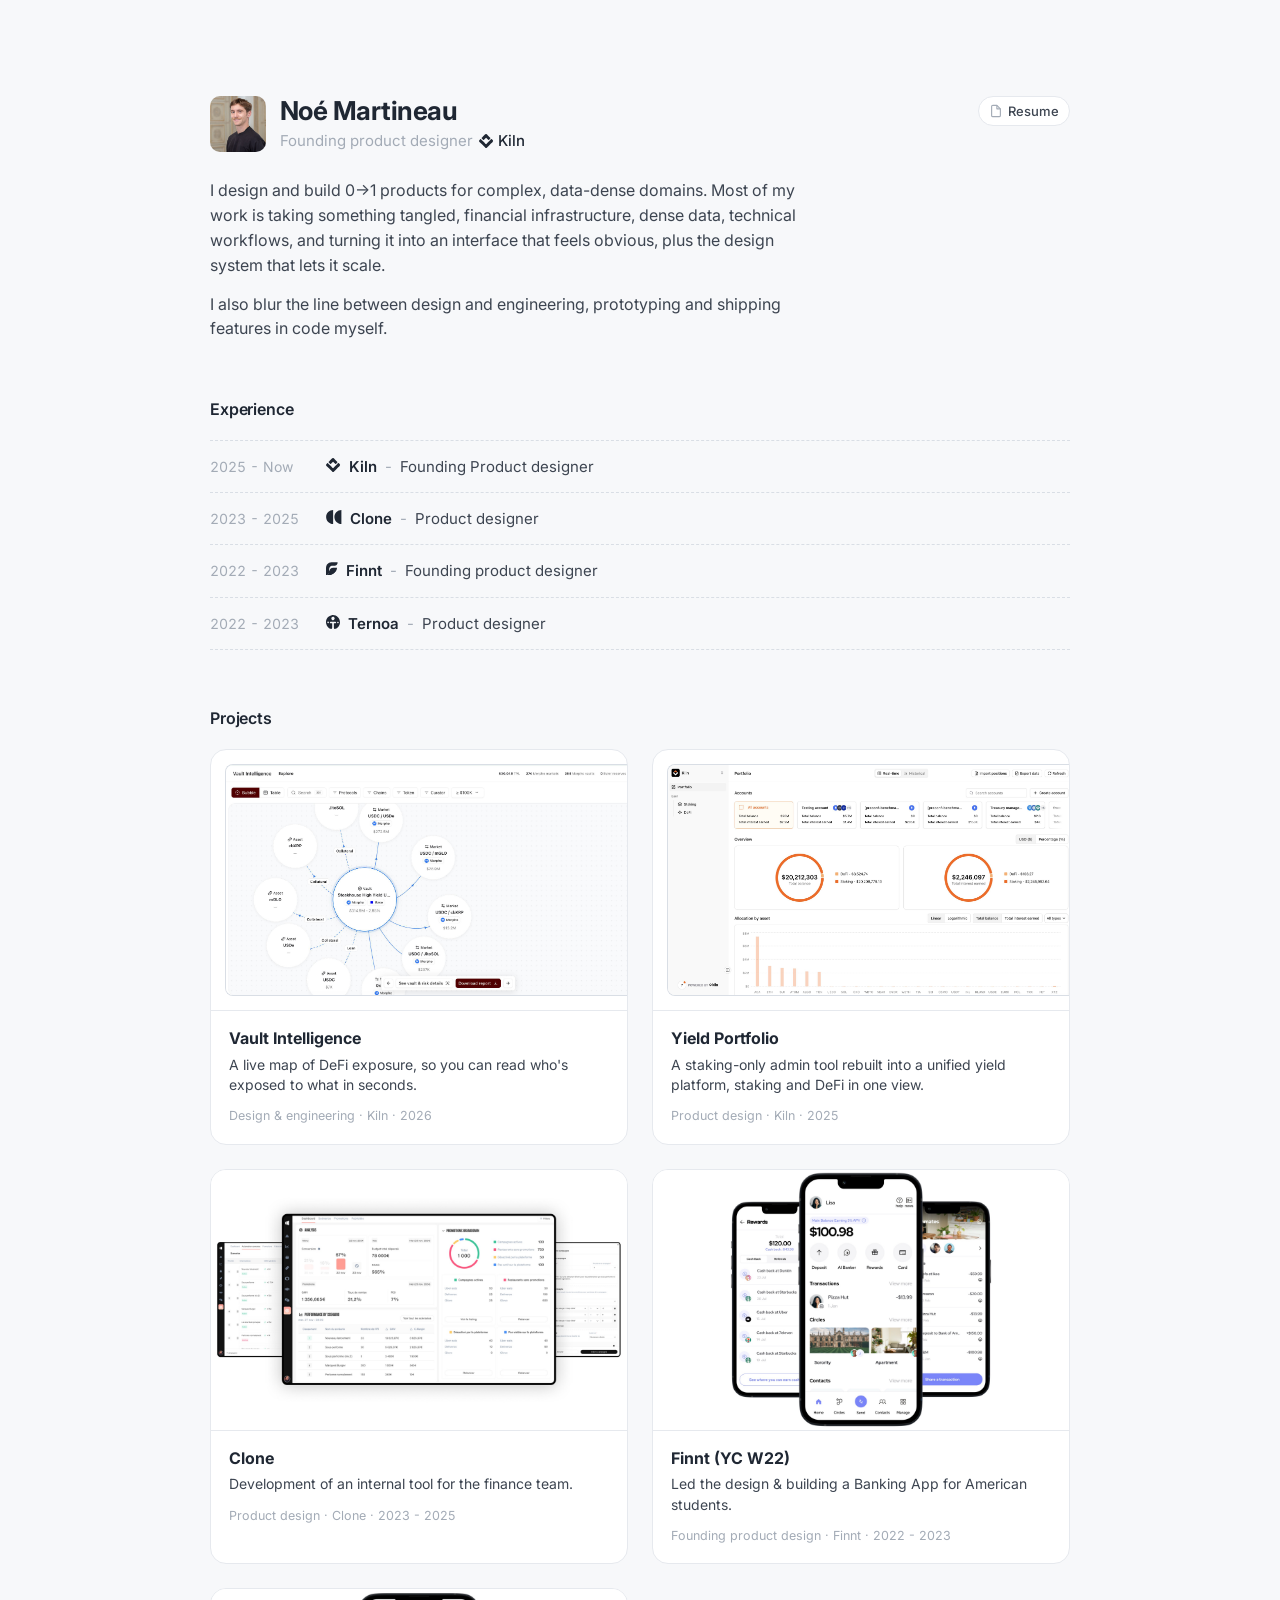
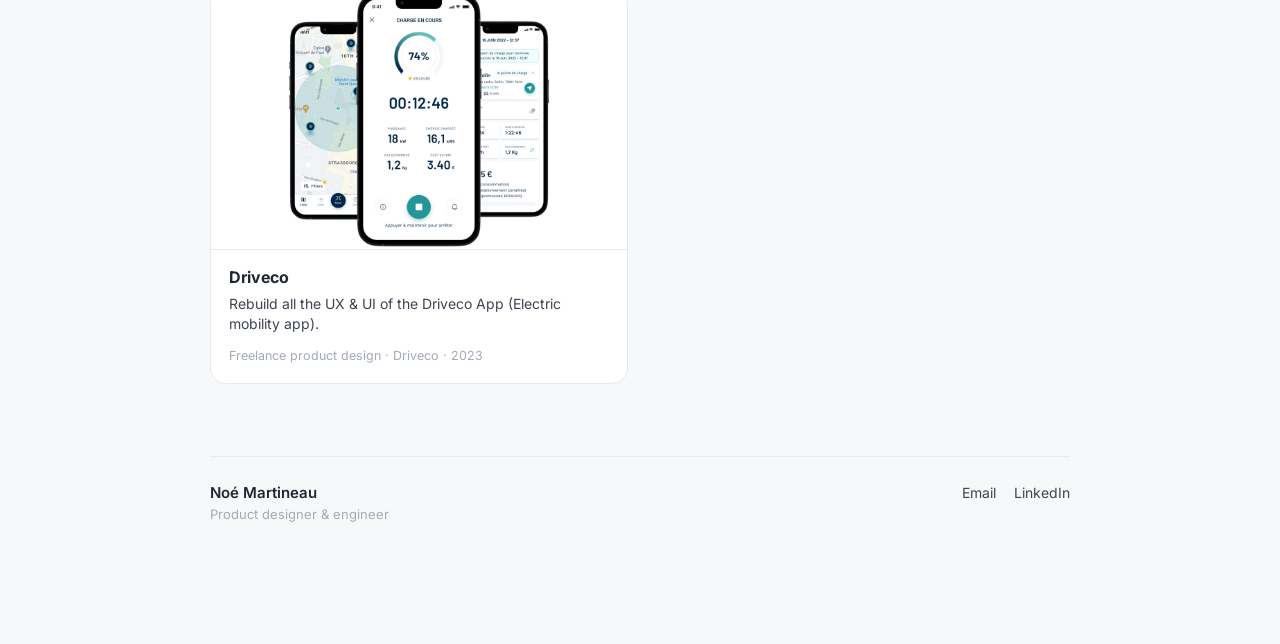
==== commit dbb81b44: "Home: Vault Intelligence first, grey outline on Kiln project visuals Co-Authored-By: Claude Opus 5.5" ====
--- a/index.html
+++ b/index.html
@@ -9,7 +9,7 @@
   <link rel="preconnect" href="https://fonts.googleapis.com" />
   <link rel="preconnect" href="https://fonts.gstatic.com" crossorigin />
   <link href="https://fonts.googleapis.com/css2?family=Inter:wght@400;500;600;700&display=swap" rel="stylesheet" />
-  <link rel="stylesheet" href="styles.css" />
+  <link rel="stylesheet" href="styles.css?v=20261029r" />
 </head>
 <body>
   <main class="page">
@@ -114,24 +114,24 @@
     <section class="section section--wide" aria-labelledby="projects-title">
       <h2 class="section__title" id="projects-title">Projects</h2>
       <div class="projects">
+        <a class="project" href="vault-intelligence.html" aria-label="Vault Intelligence, Kiln / Railnet case study">
+          <span class="project__media project__media--framed">
+            <img src="assets/project-vault.jpg?v=2" alt="Vault Intelligence explorer with a bubble graph of Morpho markets and assets" loading="lazy" />
+          </span>
+          <span class="project__info">
+            <span class="project__title">Vault Intelligence</span>
+            <span class="project__desc">A live map of DeFi exposure, so you can read who's exposed to what in seconds.</span>
+            <span class="project__meta">Design &amp; engineering · Kiln · 2026</span>
+          </span>
+        </a>
         <a class="project" href="yield-portfolio.html" aria-label="Yield Portfolio, Kiln case study">
-          <span class="project__media">
+          <span class="project__media project__media--framed">
             <img src="assets/project-kiln.jpg" alt="Kiln portfolio dashboard showing staking and DeFi balances" loading="lazy" />
           </span>
           <span class="project__info">
             <span class="project__title">Yield Portfolio</span>
             <span class="project__desc">A staking-only admin tool rebuilt into a unified yield platform, staking and DeFi in one view.</span>
             <span class="project__meta">Product design · Kiln · 2025</span>
-          </span>
-        </a>
-        <a class="project" href="vault-intelligence.html" aria-label="Vault Intelligence, Kiln / Railnet case study">
-          <span class="project__media">
-            <img src="assets/project-vault.jpg" alt="Vault Intelligence explorer with a bubble graph of Morpho markets and assets" loading="lazy" />
-          </span>
-          <span class="project__info">
-            <span class="project__title">Vault Intelligence</span>
-            <span class="project__desc">A live map of DeFi exposure, so you can read who's exposed to what in seconds.</span>
-            <span class="project__meta">Design &amp; engineering · Kiln · 2026</span>
           </span>
         </a>
         <a class="project" href="clone.html" aria-label="Clone case study">
--- a/styles.css
+++ b/styles.css
@@ -1944,3 +1944,499 @@
   object-position: center;
   border-radius: 0;
 }
+
+/* Empty visual placeholders: replace the whole stage with
+   <div class="canvas__stage"><img src="..." alt="..." /></div> */
+.ph {
+  display: flex;
+  flex-direction: column;
+  align-items: center;
+  justify-content: center;
+  gap: 8px;
+  aspect-ratio: var(--ar, 16 / 9);
+  padding: 24px;
+  text-align: center;
+  background: var(--stage);
+  border-radius: 20px;
+}
+
+.ph__label {
+  font-size: 13px;
+  font-weight: 600;
+  color: #8a93a0;
+}
+
+.ph__desc {
+  max-width: 46ch;
+  font-size: 13px;
+  line-height: 1.5;
+  color: var(--text-muted);
+}
+
+/* Hero headline figure */
+.hero-stat {
+  display: flex;
+  align-items: baseline;
+  gap: 12px;
+  margin: 26px 0 0;
+}
+
+.hero-stat__value {
+  font-size: 32px;
+  font-weight: 700;
+  letter-spacing: -0.02em;
+  color: var(--text-strong);
+}
+
+.hero-stat__label {
+  font-size: 15px;
+  color: var(--text);
+}
+
+/* The question each product surface answers */
+.case-section .q {
+  margin: -8px 0 12px;
+  font-style: italic;
+  color: var(--text-muted);
+}
+
+/* Fact still to confirm before publishing */
+mark.tbc {
+  padding: 0 3px;
+  background: #fff3c4;
+  border-radius: 3px;
+  color: inherit;
+}
+
+/* Collage: loose prints with a white border and a thin grey outline */
+.collage {
+  display: flex;
+  flex-wrap: wrap;
+  justify-content: center;
+  align-items: center;
+  padding: 28px 0 8px;
+}
+
+.print {
+  flex: 0 0 var(--w, 34%);
+  margin: -1.2% -1.6%;
+  padding: 10px;
+  background: #fff;
+  border: 1px solid var(--divider);
+  border-radius: 18px;
+  box-shadow: 0 2px 6px rgba(23, 33, 51, 0.05), 0 14px 34px rgba(23, 33, 51, 0.08);
+  transform: rotate(var(--r, 0deg)) translateY(var(--y, 0));
+  transition: transform 0.35s cubic-bezier(0.2, 0.8, 0.2, 1), box-shadow 0.35s ease;
+}
+
+/* Hover: the print straightens and comes to the front */
+.print:hover {
+  position: relative;
+  z-index: 2;
+  transform: rotate(0deg) translateY(var(--y, 0)) scale(1.04);
+  box-shadow: 0 4px 10px rgba(23, 33, 51, 0.06), 0 24px 50px rgba(23, 33, 51, 0.14);
+}
+
+@media (prefers-reduced-motion: reduce) {
+  .print {
+    transition: none;
+  }
+}
+
+.print img {
+  display: block;
+  width: 100%;
+  height: auto;
+  border-radius: 10px;
+}
+
+.collage + figcaption {
+  margin-top: 20px;
+}
+
+@media (max-width: 640px) {
+  .print {
+    flex-basis: 46%;
+    margin: -2% -1.5%;
+  }
+}
+
+/* Three prints in a row with a badge pinned at the exact centre, in front */
+.collage--trio {
+  position: relative;
+  flex-wrap: nowrap;
+  width: max-content;
+  max-width: 100%;
+  margin: 0 auto;
+  padding: 28px 0 56px;
+}
+
+.collage--trio .print {
+  flex: 0 0 auto;
+  width: 200px;
+  margin: 0 -8px;
+}
+
+.collage--trio .print--badge {
+  position: absolute;
+  left: 50%;
+  bottom: 18px;
+  z-index: 3;
+  width: 110px;
+  margin: 0;
+  transform: translateX(-50%) rotate(var(--r, 0deg));
+}
+
+.collage--trio .print--badge:hover {
+  transform: translateX(-50%) rotate(0deg) scale(1.06);
+}
+
+@media (max-width: 640px) {
+  .collage--trio .print {
+    width: 112px;
+    padding: 6px;
+    border-radius: 12px;
+  }
+
+  .collage--trio .print--badge {
+    width: 70px;
+    bottom: 26px;
+  }
+}
+
+/* Tool name with a tiny inline logo */
+.tool {
+  white-space: nowrap;
+  font-weight: 600;
+  color: var(--text-strong);
+}
+
+.tool img {
+  display: inline-block;
+  width: 1em;
+  height: 1em;
+  margin-right: 0.3em;
+  border-radius: 0.24em;
+  vertical-align: -0.14em;
+}
+
+/* GitHub-style contribution graph */
+.contrib__head {
+  display: flex;
+  align-items: center;
+  justify-content: space-between;
+  max-width: 100%;
+  margin: 0 0 14px;
+}
+
+.contrib__title {
+  font-size: 17px;
+  font-weight: 600;
+  color: var(--text-strong);
+}
+
+.contrib__avatar {
+  display: block;
+  width: 34px;
+  height: 34px;
+  border-radius: 8px;
+  object-fit: cover;
+  border: 2px solid #fff;
+  box-shadow: 0 0 0 1px var(--divider);
+}
+
+.contrib__frame {
+  padding: 6px;
+  background: #fff;
+  border: 1px solid var(--divider);
+  border-radius: 22px;
+  box-shadow: 0 2px 6px rgba(23, 33, 51, 0.04);
+}
+
+.contrib__card {
+  padding: 28px 30px 24px;
+  border: 1px solid var(--border);
+  border-radius: 16px;
+  overflow-x: auto;
+}
+
+.contrib__grid {
+  display: grid;
+  grid-template-rows: repeat(7, auto);
+  grid-auto-flow: column;
+  grid-auto-columns: minmax(9px, 1fr);
+  gap: 4px;
+  min-width: 690px;
+}
+
+.contrib__grid i {
+  aspect-ratio: 1;
+  border-radius: 3px;
+  background: #e8e8e8;
+}
+
+.contrib__grid .l1 { background: #ace7ae; }
+.contrib__grid .l2 { background: #69c16e; }
+.contrib__grid .l3 { background: #549f57; }
+.contrib__grid .l4 { background: #386c3e; }
+.contrib__grid .lx { background: transparent; }
+
+.contrib__foot {
+  display: flex;
+  align-items: center;
+  justify-content: space-between;
+  gap: 16px;
+  min-width: 690px;
+  margin-top: 22px;
+  font-size: 15px;
+  color: var(--text);
+}
+
+.contrib__legend {
+  display: flex;
+  align-items: center;
+  gap: 4px;
+}
+
+.contrib__legend i {
+  width: 12px;
+  height: 12px;
+  border-radius: 3px;
+}
+
+.contrib__legend span:first-child {
+  margin-right: 4px;
+}
+
+.contrib__legend span:last-child {
+  margin-left: 4px;
+}
+
+/* Bracket marking a two-week stretch on the contribution graph */
+.contrib__card {
+  padding-top: 44px;
+}
+
+.contrib__wrap {
+  position: relative;
+  min-width: 690px;
+}
+
+.contrib__span {
+  --cell: calc((100% - 52 * 4px) / 53);
+  position: absolute;
+  top: -8px;
+  bottom: -8px;
+  left: calc(var(--start) * (var(--cell) + 4px) - 5px);
+  width: calc(2 * var(--cell) + 4px + 10px);
+  border-left: 1.5px solid var(--text-strong);
+  border-right: 1.5px solid var(--text-strong);
+  pointer-events: none;
+}
+
+.contrib__span span {
+  position: absolute;
+  bottom: 100%;
+  left: 50%;
+  margin-bottom: 6px;
+  transform: translateX(-50%);
+  white-space: nowrap;
+  font-size: 13px;
+  font-weight: 600;
+  color: var(--text-strong);
+}
+
+/* Compact version of the contribution graph */
+.canvas--contrib {
+  width: min(760px, calc(100vw - 32px));
+}
+
+.canvas--contrib .contrib__card {
+  padding: 38px 24px 20px;
+}
+
+.canvas--contrib .contrib__grid {
+  grid-auto-columns: minmax(7px, 1fr);
+  gap: 3px;
+}
+
+.canvas--contrib .contrib__grid i {
+  border-radius: 2px;
+}
+
+.canvas--contrib .contrib__wrap,
+.canvas--contrib .contrib__grid,
+.canvas--contrib .contrib__foot {
+  min-width: 530px;
+}
+
+.canvas--contrib .contrib__span {
+  --cell: calc((100% - 52 * 3px) / 53);
+  left: calc(var(--start) * (var(--cell) + 3px) - 4px);
+  width: calc(2 * var(--cell) + 3px + 8px);
+  top: -6px;
+  bottom: -6px;
+}
+
+.canvas--contrib .contrib__foot {
+  margin-top: 18px;
+  font-size: 13px;
+}
+
+.canvas--contrib .contrib__legend i {
+  width: 10px;
+  height: 10px;
+}
+
+.canvas--contrib .contrib__title {
+  font-size: 15px;
+}
+
+.canvas--contrib .contrib__avatar {
+  width: 28px;
+  height: 28px;
+  border-radius: 7px;
+}
+
+/* Compact single-line pipeline (five short steps) */
+.loop--compact {
+  flex-wrap: nowrap;
+  gap: 8px;
+  padding: 14px;
+}
+
+.loop--compact .loop__step {
+  flex: 1 1 auto;
+  min-width: 0;
+  padding: 11px 10px;
+  white-space: nowrap;
+}
+
+.loop--compact .loop__label {
+  font-size: 13.5px;
+  font-weight: 600;
+  line-height: 1.25;
+}
+
+@media (max-width: 640px) {
+  .loop--compact {
+    flex-wrap: wrap;
+  }
+}
+
+/* Tiny logo inside a diagram step */
+.loop__label img {
+  display: inline-block;
+  width: 1.05em;
+  height: 1.05em;
+  margin-right: 0.35em;
+  border-radius: 0.24em;
+  vertical-align: -0.16em;
+}
+
+/* Plain pipeline: just the steps and arrows, no boxes */
+.loop--plain {
+  justify-content: flex-start;
+  align-items: center;
+  gap: 10px;
+  padding: 0;
+  background: none;
+  border: 0;
+  box-shadow: none;
+}
+
+.loop--plain .loop__step {
+  flex: 0 0 auto;
+  padding: 0;
+  background: none;
+  border: 0;
+}
+
+.loop--plain .loop__label {
+  font-size: 14.5px;
+}
+
+@media (max-width: 640px) {
+  .loop--plain {
+    flex-direction: row;
+    flex-wrap: wrap;
+    row-gap: 8px;
+  }
+
+  .loop--plain .loop__arrow {
+    transform: none;
+  }
+}
+
+/* Request-access card (hero) */
+.access {
+  display: flex;
+  align-items: flex-start;
+  gap: 18px;
+  margin: 32px 0 0;
+  padding: 24px 26px;
+  background: radial-gradient(120% 140% at 30% 0%, #23272e 0%, #111317 60%);
+  border: 1px solid #262a31;
+  border-radius: 22px;
+  color: #fff;
+}
+
+.access__icon {
+  display: flex;
+  flex: 0 0 auto;
+  align-items: center;
+  justify-content: center;
+  width: 44px;
+  height: 44px;
+  background: #16191e;
+  border: 1px solid #343941;
+  border-radius: 11px;
+  color: #c9ced6;
+}
+
+.access__title {
+  margin: 0;
+  font-size: 18px;
+  font-weight: 700;
+  letter-spacing: -0.01em;
+  color: #fff;
+}
+
+.access__text {
+  margin: 4px 0 0;
+  font-size: 15px;
+  line-height: 1.45;
+  color: #9aa1ab;
+}
+
+.access__btn {
+  display: inline-block;
+  margin-top: 18px;
+  padding: 11px 22px;
+  background: #fff;
+  border-radius: 999px;
+  font-size: 15px;
+  font-weight: 600;
+  color: #111317;
+  text-decoration: none;
+  transition: background 0.16s ease, transform 0.16s ease;
+}
+
+.access__btn:hover {
+  background: #e9ecf0;
+  transform: translateY(-1px);
+}
+
+@media (max-width: 640px) {
+  .access {
+    flex-direction: column;
+    gap: 14px;
+    padding: 20px;
+  }
+}
+
+/* Home cards: clean grey outline around the screen */
+.project__media--framed img {
+  border: 1px solid var(--divider);
+  border-right: 0;
+}
